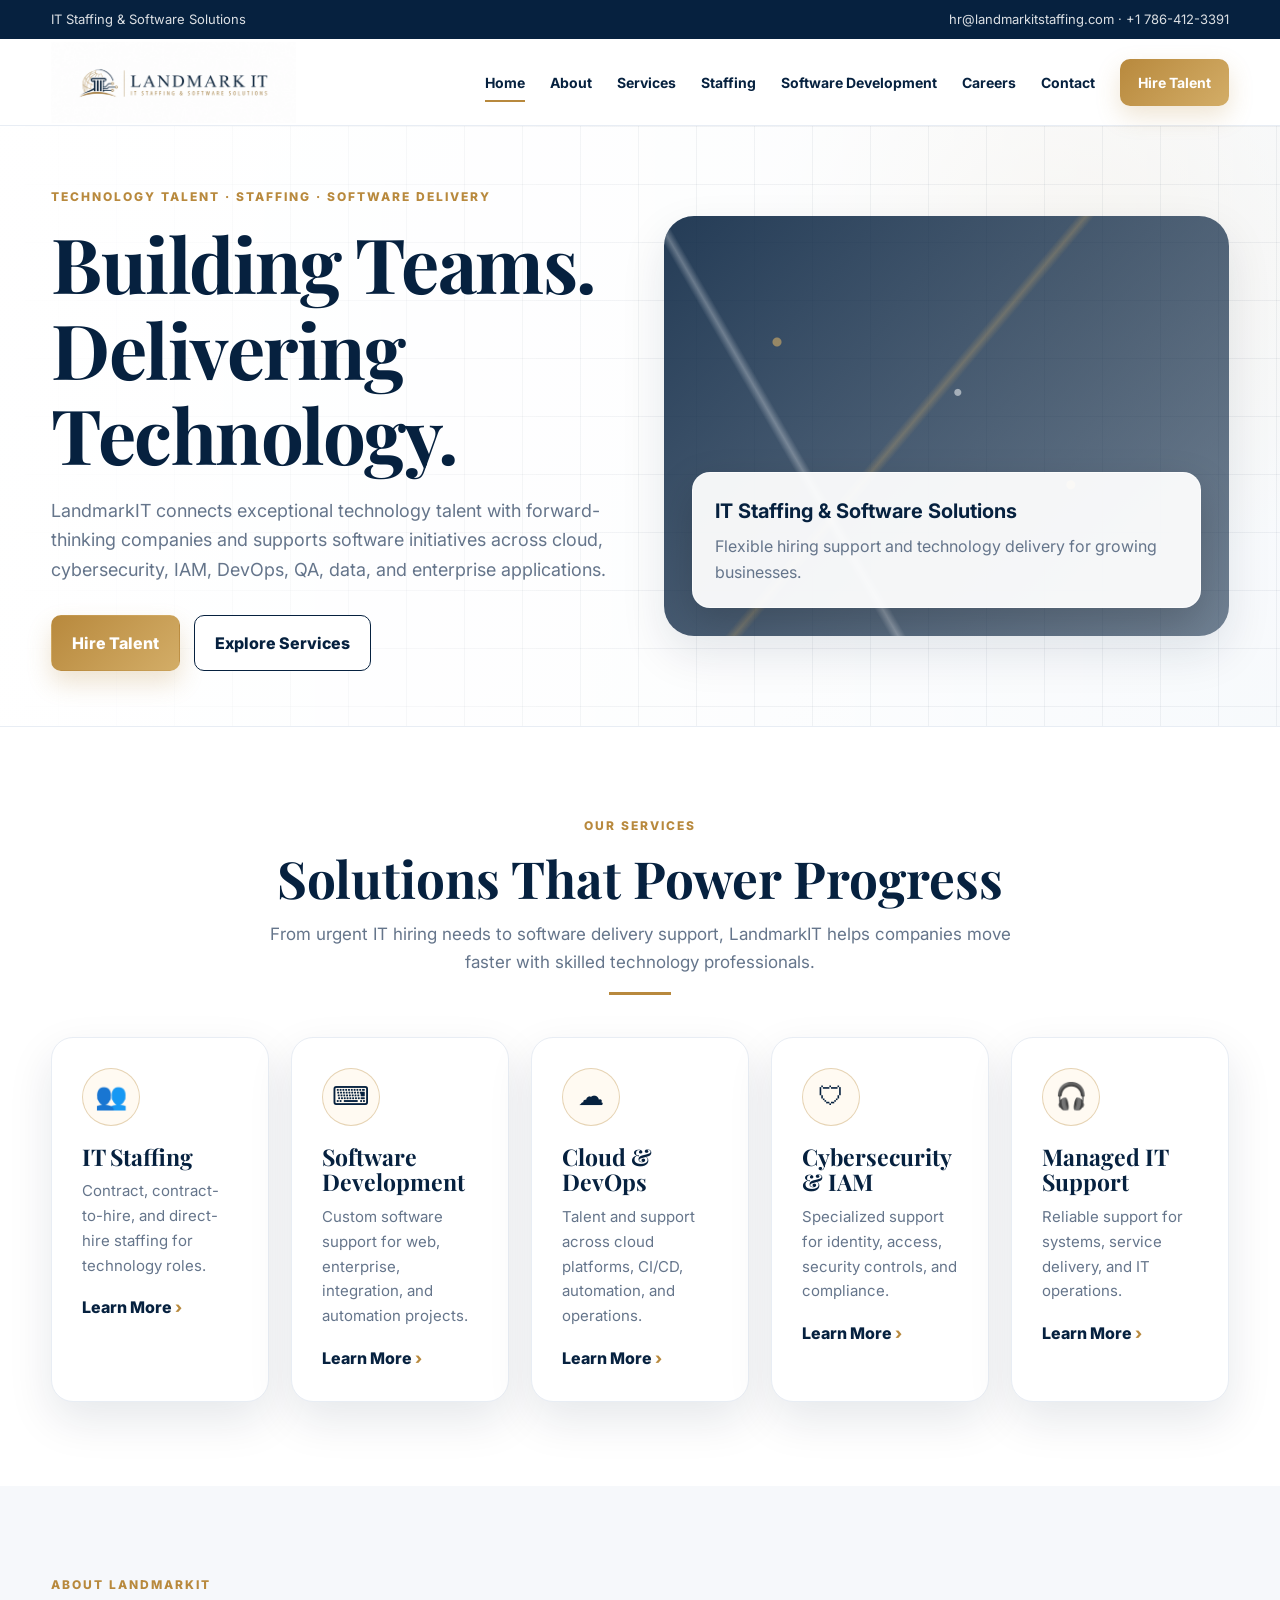
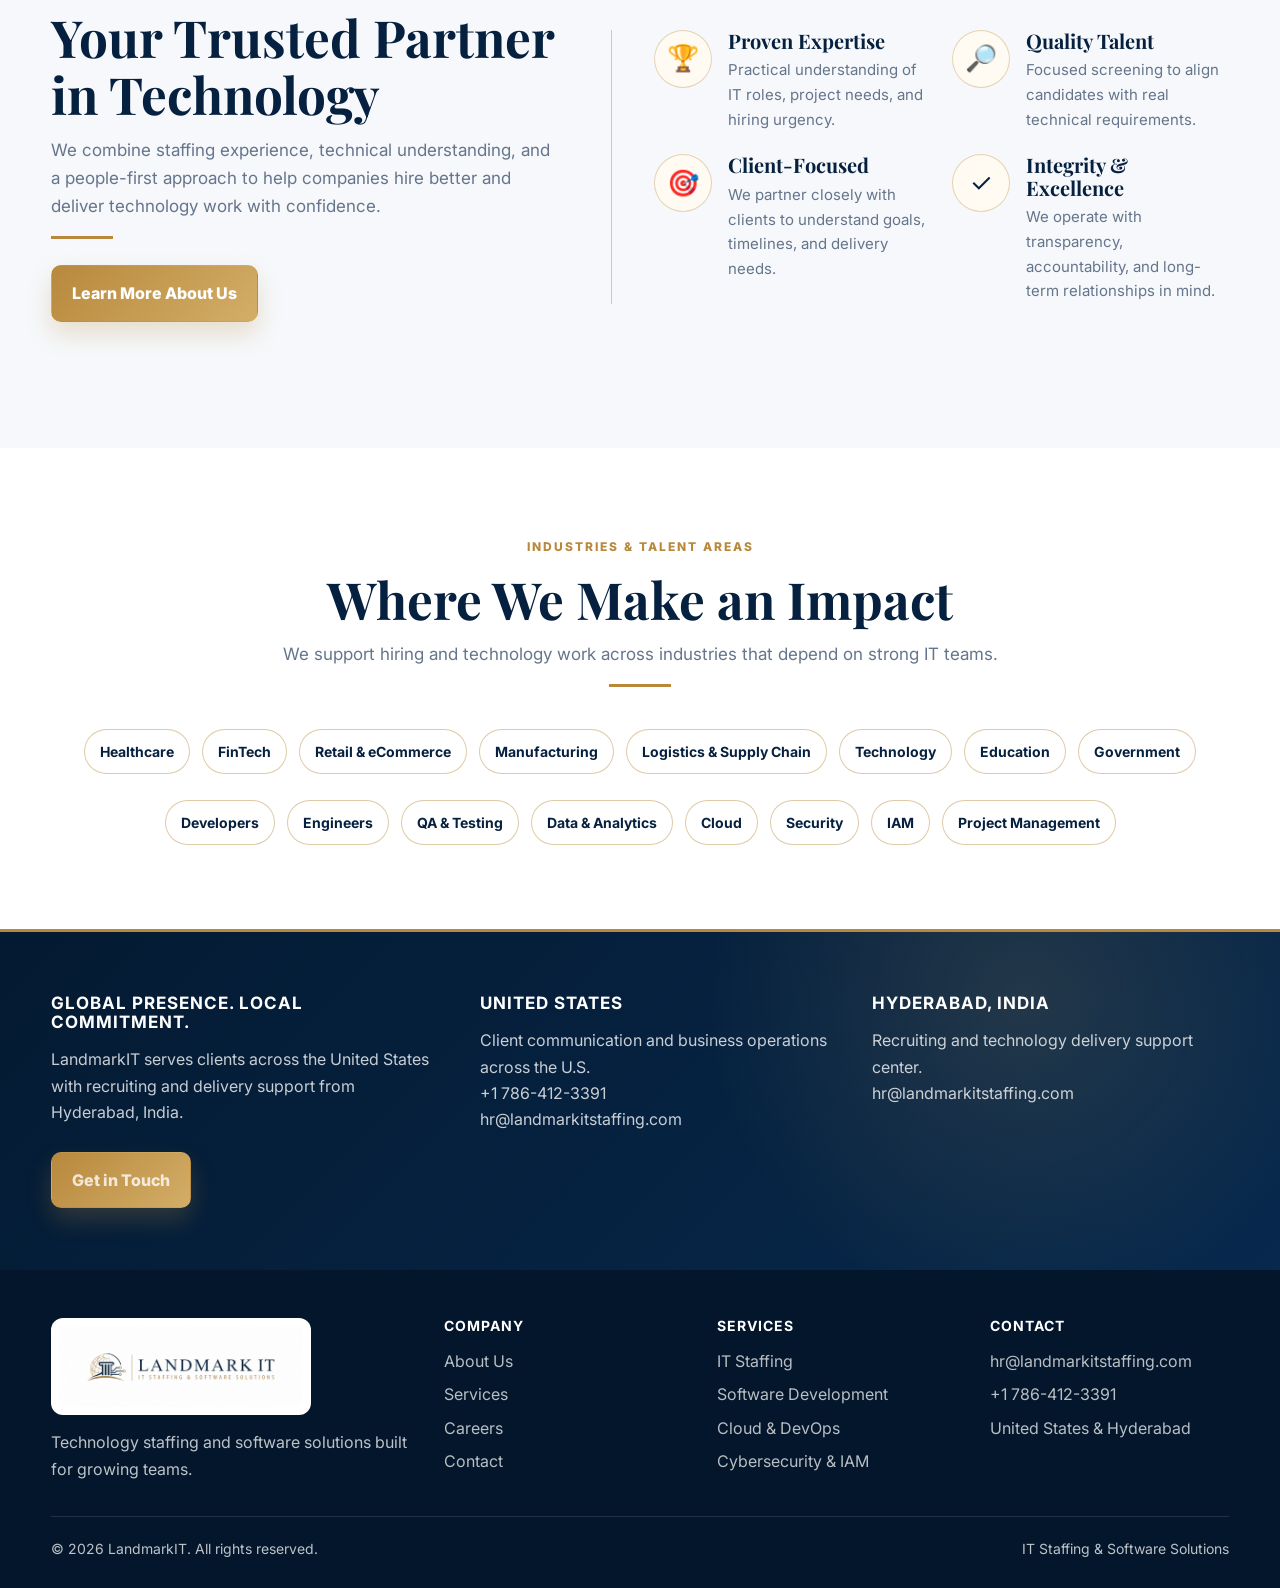
==== index.html @ 5d5d70b8 "Initial LandmarkIT website" ====
<!DOCTYPE html>
<html lang="en">
<head>
  <meta charset="UTF-8">
  <meta name="viewport" content="width=device-width, initial-scale=1.0">
  <title>LandmarkIT | IT Staffing & Software Solutions</title>
  <meta name="description" content="LandmarkIT provides IT staffing and software solutions across cloud, cybersecurity, IAM, DevOps, QA, data, and enterprise applications.">
  <link rel="preconnect" href="https://fonts.googleapis.com">
  <link rel="preconnect" href="https://fonts.gstatic.com" crossorigin>
  <link href="https://fonts.googleapis.com/css2?family=Inter:wght@400;500;600;700;800;900&family=Playfair+Display:wght@600;700;800&display=swap" rel="stylesheet">
  <link rel="stylesheet" href="assets/css/styles.css">
</head>
<body>

<div class="topbar">
  <div class="container">
    <span>IT Staffing & Software Solutions</span>
    <span><a href="mailto:hr@landmarkitstaffing.com">hr@landmarkitstaffing.com</a> · <a href="tel:+17864123391">+1 786-412-3391</a></span>
  </div>
</div>
<header class="header">
  <div class="container nav">
    <a href="index.html" class="logo" aria-label="LandmarkIT home">
      <img src="assets/img/landmarkit-logo.png" alt="LandmarkIT logo">
    </a>
    <button class="menu-toggle" aria-label="Open menu" aria-expanded="false">☰</button>
    <nav class="nav-links">
      <a href="index.html" class="active">Home</a>
      <a href="about.html" class="">About</a>
      <a href="services.html" class="">Services</a>
      <a href="staffing.html" class="">Staffing</a>
      <a href="software-development.html" class="">Software Development</a>
      <a href="careers.html" class="">Careers</a>
      <a href="contact.html" class="">Contact</a>
      <a href="contact.html" class="nav-cta">Hire Talent</a>
    </nav>
  </div>
</header>


<main>
  <section class="hero">
    <div class="container hero-grid">
      <div>
        <span class="eyebrow">Technology Talent · Staffing · Software Delivery</span>
        <h1>Building Teams. Delivering Technology.</h1>
        <p>LandmarkIT connects exceptional technology talent with forward-thinking companies and supports software initiatives across cloud, cybersecurity, IAM, DevOps, QA, data, and enterprise applications.</p>
        <div class="hero-actions">
          <a class="btn btn-gold" href="contact.html">Hire Talent</a>
          <a class="btn btn-outline" href="services.html">Explore Services</a>
        </div>
      </div>
      <div class="hero-visual" aria-label="Business technology network visual">
        <div class="hero-card">
          <strong>IT Staffing & Software Solutions</strong>
          <span>Flexible hiring support and technology delivery for growing businesses.</span>
        </div>
      </div>
    </div>
  </section>

  <section class="section">
    <div class="container">
      <div class="section-head">
        <span class="eyebrow">Our Services</span>
        <h2>Solutions That Power Progress</h2>
        <p>From urgent IT hiring needs to software delivery support, LandmarkIT helps companies move faster with skilled technology professionals.</p>
        <div class="gold-line"></div>
      </div>
      <div class="cards service-cards">
        <article class="card">
          <div class="icon">👥</div>
          <h3>IT Staffing</h3>
          <p>Contract, contract-to-hire, and direct-hire staffing for technology roles.</p>
          <a class="learn" href="staffing.html">Learn More <span>›</span></a>
        </article>
        <article class="card">
          <div class="icon">⌨</div>
          <h3>Software Development</h3>
          <p>Custom software support for web, enterprise, integration, and automation projects.</p>
          <a class="learn" href="software-development.html">Learn More <span>›</span></a>
        </article>
        <article class="card">
          <div class="icon">☁</div>
          <h3>Cloud & DevOps</h3>
          <p>Talent and support across cloud platforms, CI/CD, automation, and operations.</p>
          <a class="learn" href="services.html">Learn More <span>›</span></a>
        </article>
        <article class="card">
          <div class="icon">🛡</div>
          <h3>Cybersecurity & IAM</h3>
          <p>Specialized support for identity, access, security controls, and compliance.</p>
          <a class="learn" href="services.html">Learn More <span>›</span></a>
        </article>
        <article class="card">
          <div class="icon">🎧</div>
          <h3>Managed IT Support</h3>
          <p>Reliable support for systems, service delivery, and IT operations.</p>
          <a class="learn" href="services.html">Learn More <span>›</span></a>
        </article>
      </div>
    </div>
  </section>

  <section class="section section-soft">
    <div class="container split">
      <div class="section-head left">
        <span class="eyebrow">About LandmarkIT</span>
        <h2>Your Trusted Partner in Technology</h2>
        <p>We combine staffing experience, technical understanding, and a people-first approach to help companies hire better and deliver technology work with confidence.</p>
        <div class="gold-line"></div>
        <br>
        <a class="btn btn-gold" href="about.html">Learn More About Us</a>
      </div>
      <div class="feature-grid">
        <div class="feature">
          <div class="icon">🏆</div>
          <div>
            <h3>Proven Expertise</h3>
            <p>Practical understanding of IT roles, project needs, and hiring urgency.</p>
          </div>
        </div>
        <div class="feature">
          <div class="icon">🔎</div>
          <div>
            <h3>Quality Talent</h3>
            <p>Focused screening to align candidates with real technical requirements.</p>
          </div>
        </div>
        <div class="feature">
          <div class="icon">🎯</div>
          <div>
            <h3>Client-Focused</h3>
            <p>We partner closely with clients to understand goals, timelines, and delivery needs.</p>
          </div>
        </div>
        <div class="feature">
          <div class="icon">✓</div>
          <div>
            <h3>Integrity & Excellence</h3>
            <p>We operate with transparency, accountability, and long-term relationships in mind.</p>
          </div>
        </div>
      </div>
    </div>
  </section>

  <section class="section">
    <div class="container">
      <div class="section-head">
        <span class="eyebrow">Industries & Talent Areas</span>
        <h2>Where We Make an Impact</h2>
        <p>We support hiring and technology work across industries that depend on strong IT teams.</p>
        <div class="gold-line"></div>
      </div>
      <div class="chips">
        <span class="chip">Healthcare</span>
        <span class="chip">FinTech</span>
        <span class="chip">Retail & eCommerce</span>
        <span class="chip">Manufacturing</span>
        <span class="chip">Logistics & Supply Chain</span>
        <span class="chip">Technology</span>
        <span class="chip">Education</span>
        <span class="chip">Government</span>
      </div>
      <div class="chips">
        <span class="chip">Developers</span>
        <span class="chip">Engineers</span>
        <span class="chip">QA & Testing</span>
        <span class="chip">Data & Analytics</span>
        <span class="chip">Cloud</span>
        <span class="chip">Security</span>
        <span class="chip">IAM</span>
        <span class="chip">Project Management</span>
      </div>
    </div>
  </section>
</main>


<section class="location-band">
  <div class="container location-grid">
    <div>
      <h3>Global Presence. Local Commitment.</h3>
      <p>LandmarkIT serves clients across the United States with recruiting and delivery support from Hyderabad, India.</p>
      <br>
      <a class="btn btn-gold" href="contact.html">Get in Touch</a>
    </div>
    <div>
      <h3>United States</h3>
      <p>Client communication and business operations across the U.S.</p>
      <p><a href="tel:+17864123391">+1 786-412-3391</a></p>
      <p><a href="mailto:hr@landmarkitstaffing.com">hr@landmarkitstaffing.com</a></p>
    </div>
    <div>
      <h3>Hyderabad, India</h3>
      <p>Recruiting and technology delivery support center.</p>
      <p><a href="mailto:hr@landmarkitstaffing.com">hr@landmarkitstaffing.com</a></p>
    </div>
  </div>
</section>

<footer class="footer">
  <div class="container footer-grid">
    <div class="footer-logo">
      <img src="assets/img/landmarkit-logo.png" alt="LandmarkIT logo">
      <p>Technology staffing and software solutions built for growing teams.</p>
    </div>
    <div>
      <h4>Company</h4>
      <a href="about.html">About Us</a>
      <a href="services.html">Services</a>
      <a href="careers.html">Careers</a>
      <a href="contact.html">Contact</a>
    </div>
    <div>
      <h4>Services</h4>
      <a href="staffing.html">IT Staffing</a>
      <a href="software-development.html">Software Development</a>
      <a href="services.html">Cloud & DevOps</a>
      <a href="services.html">Cybersecurity & IAM</a>
    </div>
    <div>
      <h4>Contact</h4>
      <a href="mailto:hr@landmarkitstaffing.com">hr@landmarkitstaffing.com</a>
      <a href="tel:+17864123391">+1 786-412-3391</a>
      <a href="contact.html">United States & Hyderabad</a>
    </div>
  </div>
  <div class="container footer-bottom">
    <p>© 2026 LandmarkIT. All rights reserved.</p>
    <p>IT Staffing & Software Solutions</p>
  </div>
</footer>
<script src="assets/js/main.js"></script>

</body>
</html>
---- assets/css/styles.css ----
:root {
  --navy: #06213f;
  --navy-2: #0a315a;
  --navy-3: #123f6d;
  --gold: #b8893d;
  --gold-2: #d3ad67;
  --ink: #10233f;
  --muted: #65758b;
  --line: #e8edf4;
  --soft: #f6f8fb;
  --white: #ffffff;
  --shadow: 0 18px 45px rgba(6, 33, 63, 0.10);
  --radius: 22px;
}

* {
  box-sizing: border-box;
  margin: 0;
  padding: 0;
}

html {
  scroll-behavior: smooth;
}

body {
  font-family: "Inter", Arial, sans-serif;
  color: var(--ink);
  background: var(--white);
  line-height: 1.65;
}

img {
  max-width: 100%;
  display: block;
}

a {
  color: inherit;
  text-decoration: none;
}

.container {
  width: min(1180px, 92%);
  margin: 0 auto;
}

.topbar {
  background: var(--navy);
  color: rgba(255, 255, 255, 0.86);
  font-size: 13px;
  padding: 9px 0;
}

.topbar .container {
  display: flex;
  justify-content: space-between;
  gap: 16px;
  flex-wrap: wrap;
}

.header {
  position: sticky;
  top: 0;
  z-index: 1000;
  background: rgba(255, 255, 255, 0.96);
  backdrop-filter: blur(14px);
  border-bottom: 1px solid var(--line);
}

.nav {
  min-height: 86px;
  display: flex;
  align-items: center;
  justify-content: space-between;
  gap: 26px;
}

.logo {
  display: flex;
  align-items: center;
  gap: 12px;
}

.logo img {
  width: 245px;
  height: auto;
}

.nav-links {
  display: flex;
  align-items: center;
  gap: 25px;
  font-size: 14px;
  font-weight: 700;
  color: var(--navy);
}

.nav-links a {
  position: relative;
  padding: 30px 0;
}

.nav-links a.active::after,
.nav-links a:hover::after {
  content: "";
  position: absolute;
  left: 0;
  right: 0;
  bottom: 22px;
  height: 2px;
  background: var(--gold);
}

.nav-cta {
  padding: 12px 18px !important;
  border-radius: 10px;
  background: linear-gradient(135deg, var(--gold), var(--gold-2));
  color: #fff !important;
  box-shadow: 0 10px 24px rgba(184, 137, 61, 0.22);
}

.nav-cta::after {
  display: none !important;
}

.menu-toggle {
  display: none;
  border: 1px solid var(--line);
  background: #fff;
  color: var(--navy);
  padding: 10px 12px;
  border-radius: 10px;
  font-size: 22px;
}

.hero {
  position: relative;
  overflow: hidden;
  background:
    linear-gradient(90deg, rgba(255,255,255,0.98) 0%, rgba(255,255,255,0.9) 45%, rgba(255,255,255,0.56) 100%),
    radial-gradient(circle at 84% 25%, rgba(184,137,61,0.18), transparent 28%),
    linear-gradient(135deg, #f8fafc, #edf3f9);
  border-bottom: 1px solid var(--line);
}

.hero::after {
  content: "";
  position: absolute;
  inset: 0;
  background-image:
    linear-gradient(rgba(6,33,63,0.05) 1px, transparent 1px),
    linear-gradient(90deg, rgba(6,33,63,0.05) 1px, transparent 1px);
  background-size: 58px 58px;
  mask-image: linear-gradient(90deg, transparent 0%, black 52%, black 100%);
  pointer-events: none;
}

.hero-grid {
  position: relative;
  z-index: 2;
  min-height: 600px;
  display: grid;
  grid-template-columns: 1fr 1fr;
  gap: 48px;
  align-items: center;
}

.eyebrow {
  display: inline-block;
  color: var(--gold);
  font-weight: 800;
  letter-spacing: 2px;
  text-transform: uppercase;
  font-size: 12px;
  margin-bottom: 14px;
}

h1, h2, h3, h4 {
  font-family: "Playfair Display", Georgia, serif;
  color: var(--navy);
  line-height: 1.12;
}

h1 {
  font-size: clamp(45px, 6vw, 76px);
  letter-spacing: -1.5px;
  margin-bottom: 20px;
}

.hero p {
  max-width: 620px;
  color: var(--muted);
  font-size: 18px;
  margin-bottom: 30px;
}

.hero-actions {
  display: flex;
  gap: 14px;
  flex-wrap: wrap;
}

.btn {
  display: inline-flex;
  align-items: center;
  justify-content: center;
  gap: 9px;
  border-radius: 10px;
  padding: 14px 20px;
  font-weight: 800;
  transition: transform 0.2s ease, box-shadow 0.2s ease;
  border: 1px solid transparent;
}

.btn:hover {
  transform: translateY(-2px);
}

.btn-gold {
  color: white;
  background: linear-gradient(135deg, var(--gold), var(--gold-2));
  box-shadow: 0 12px 24px rgba(184, 137, 61, 0.24);
}

.btn-outline {
  color: var(--navy);
  background: #fff;
  border-color: var(--navy);
}

.hero-visual {
  position: relative;
  min-height: 420px;
  border-radius: 30px;
  overflow: hidden;
  background:
    linear-gradient(135deg, rgba(6,33,63,0.88), rgba(6,33,63,0.56)),
    url("https://images.unsplash.com/photo-1497366754035-f200968a6e72?auto=format&fit=crop&w=1200&q=80") center/cover;
  box-shadow: var(--shadow);
}

.hero-visual::before {
  content: "";
  position: absolute;
  inset: 0;
  background-image:
    radial-gradient(circle at 20% 30%, rgba(211,173,103,0.72) 0 4px, transparent 5px),
    radial-gradient(circle at 52% 42%, rgba(255,255,255,0.6) 0 3px, transparent 4px),
    radial-gradient(circle at 72% 64%, rgba(211,173,103,0.72) 0 4px, transparent 5px),
    linear-gradient(60deg, transparent 0 28%, rgba(255,255,255,0.35) 29%, transparent 30%),
    linear-gradient(130deg, transparent 0 45%, rgba(211,173,103,0.34) 46%, transparent 47%);
  opacity: 0.85;
}

.hero-card {
  position: absolute;
  left: 28px;
  right: 28px;
  bottom: 28px;
  background: rgba(255,255,255,0.94);
  border: 1px solid rgba(255,255,255,0.7);
  border-radius: 18px;
  padding: 22px;
  box-shadow: 0 16px 40px rgba(0,0,0,0.18);
}

.hero-card strong {
  color: var(--navy);
  font-size: 20px;
}

.hero-card span {
  display: block;
  color: var(--muted);
  margin-top: 5px;
}

.section {
  padding: 84px 0;
}

.section-soft {
  background: var(--soft);
}

.section-head {
  max-width: 760px;
  margin: 0 auto 42px;
  text-align: center;
}

.section-head.left {
  margin-left: 0;
  text-align: left;
}

.section-head h2 {
  font-size: clamp(34px, 4vw, 52px);
  margin-bottom: 12px;
}

.section-head p {
  color: var(--muted);
  font-size: 17px;
}

.gold-line {
  width: 62px;
  height: 3px;
  background: var(--gold);
  margin: 16px auto 0;
}

.section-head.left .gold-line {
  margin-left: 0;
}

.cards {
  display: grid;
  grid-template-columns: repeat(3, 1fr);
  gap: 22px;
}

.service-cards {
  grid-template-columns: repeat(5, 1fr);
}

.card {
  background: #fff;
  border: 1px solid var(--line);
  border-radius: var(--radius);
  padding: 30px;
  box-shadow: var(--shadow);
  transition: transform 0.2s ease, border-color 0.2s ease;
}

.card:hover {
  transform: translateY(-6px);
  border-color: rgba(184, 137, 61, 0.45);
}

.icon {
  width: 58px;
  height: 58px;
  border: 1px solid rgba(184, 137, 61, 0.35);
  border-radius: 50%;
  display: grid;
  place-items: center;
  color: var(--navy);
  background: #fffaf2;
  margin-bottom: 18px;
  font-size: 26px;
}

.card h3 {
  font-size: 23px;
  margin-bottom: 10px;
}

.card p {
  color: var(--muted);
  font-size: 15px;
}

.learn {
  display: inline-block;
  color: var(--navy);
  font-weight: 800;
  margin-top: 16px;
}

.learn span {
  color: var(--gold);
}

.split {
  display: grid;
  grid-template-columns: 0.9fr 1.1fr;
  gap: 54px;
  align-items: center;
}

.feature-grid {
  display: grid;
  grid-template-columns: 1fr 1fr;
  gap: 22px;
  border-left: 1px solid rgba(184, 137, 61, 0.45);
  padding-left: 42px;
}

.feature {
  display: grid;
  grid-template-columns: 58px 1fr;
  gap: 16px;
  align-items: start;
}

.feature h3 {
  font-size: 20px;
  margin-bottom: 6px;
}

.feature p {
  color: var(--muted);
  font-size: 15px;
}

.chips {
  display: flex;
  flex-wrap: wrap;
  justify-content: center;
  gap: 12px;
  margin-top: 26px;
}

.chip {
  display: inline-flex;
  align-items: center;
  gap: 8px;
  border: 1px solid rgba(184, 137, 61, 0.45);
  border-radius: 999px;
  padding: 10px 15px;
  background: #fff;
  color: var(--navy);
  font-weight: 700;
  font-size: 14px;
}

.location-band {
  background:
    radial-gradient(circle at 80% 20%, rgba(211,173,103,0.14), transparent 30%),
    linear-gradient(135deg, #041a32, #07294d);
  color: rgba(255,255,255,0.88);
  padding: 62px 0;
  border-top: 3px solid var(--gold);
}

.location-grid {
  display: grid;
  grid-template-columns: 1.1fr 1fr 1fr;
  gap: 36px;
}

.location-grid h3 {
  font-family: "Inter", Arial, sans-serif;
  color: white;
  font-size: 17px;
  letter-spacing: 1px;
  text-transform: uppercase;
  margin-bottom: 14px;
}

.location-grid p,
.location-grid a {
  color: rgba(255,255,255,0.78);
}

.footer {
  background: #03162b;
  color: rgba(255,255,255,0.74);
  padding: 48px 0 28px;
}

.footer-grid {
  display: grid;
  grid-template-columns: 1.5fr repeat(3, 1fr);
  gap: 34px;
}

.footer-logo img {
  width: 260px;
  background: #fff;
  border-radius: 12px;
  padding: 8px;
  margin-bottom: 14px;
}

.footer h4 {
  font-family: "Inter", Arial, sans-serif;
  color: white;
  font-size: 14px;
  text-transform: uppercase;
  letter-spacing: 1px;
  margin-bottom: 14px;
}

.footer a {
  display: block;
  margin: 7px 0;
  color: rgba(255,255,255,0.72);
}

.footer-bottom {
  border-top: 1px solid rgba(255,255,255,0.12);
  margin-top: 34px;
  padding-top: 20px;
  display: flex;
  justify-content: space-between;
  gap: 16px;
  flex-wrap: wrap;
  font-size: 14px;
}

.page-hero {
  background:
    linear-gradient(135deg, rgba(255,255,255,0.96), rgba(246,248,251,0.9)),
    radial-gradient(circle at 80% 20%, rgba(184,137,61,0.18), transparent 30%);
  border-bottom: 1px solid var(--line);
  padding: 86px 0;
}

.page-hero h1 {
  font-size: clamp(42px, 5vw, 68px);
}

.page-hero p {
  color: var(--muted);
  max-width: 740px;
  font-size: 18px;
}

.two-col {
  columns: 2;
  column-gap: 40px;
  color: var(--muted);
}

.list {
  display: grid;
  gap: 12px;
  margin-top: 22px;
}

.list li {
  list-style: none;
  padding-left: 28px;
  position: relative;
  color: var(--muted);
}

.list li::before {
  content: "✓";
  position: absolute;
  left: 0;
  color: var(--gold);
  font-weight: 900;
}

.process {
  counter-reset: step;
  display: grid;
  grid-template-columns: repeat(4, 1fr);
  gap: 18px;
}

.process .card {
  position: relative;
}

.process .card::before {
  counter-increment: step;
  content: "0" counter(step);
  display: inline-block;
  color: var(--gold);
  font-weight: 900;
  letter-spacing: 1px;
  margin-bottom: 14px;
}

.contact-panels {
  display: grid;
  grid-template-columns: 1fr 1fr;
  gap: 22px;
}

.contact-panel {
  padding: 34px;
  border-radius: var(--radius);
  border: 1px solid var(--line);
  background: white;
  box-shadow: var(--shadow);
}

.contact-panel h3 {
  margin-bottom: 12px;
  font-size: 26px;
}

.contact-panel p {
  color: var(--muted);
}

@media (max-width: 1100px) {
  .service-cards {
    grid-template-columns: repeat(2, 1fr);
  }

  .cards,
  .process {
    grid-template-columns: repeat(2, 1fr);
  }

  .hero-grid,
  .split,
  .location-grid,
  .footer-grid {
    grid-template-columns: 1fr;
  }

  .feature-grid {
    border-left: none;
    padding-left: 0;
  }
}

@media (max-width: 860px) {
  .menu-toggle {
    display: block;
  }

  .nav {
    min-height: 74px;
  }

  .logo img {
    width: 210px;
  }

  .nav-links {
    position: absolute;
    top: 74px;
    left: 0;
    right: 0;
    background: #fff;
    border-bottom: 1px solid var(--line);
    display: none;
    flex-direction: column;
    align-items: stretch;
    gap: 0;
    padding: 10px 5%;
  }

  .nav-links.open {
    display: flex;
  }

  .nav-links a {
    padding: 12px 0;
  }

  .nav-links a.active::after,
  .nav-links a:hover::after {
    display: none;
  }

  .hero-grid {
    min-height: auto;
    padding: 72px 0;
  }

  .hero-visual {
    min-height: 320px;
  }

  .feature-grid,
  .contact-panels {
    grid-template-columns: 1fr;
  }

  .two-col {
    columns: 1;
  }
}

@media (max-width: 620px) {
  .topbar .container {
    justify-content: center;
    text-align: center;
  }

  .cards,
  .service-cards,
  .process {
    grid-template-columns: 1fr;
  }

  h1 {
    font-size: 42px;
  }

  .hero-actions {
    flex-direction: column;
  }

  .btn {
    width: 100%;
  }

  .footer-bottom {
    text-align: center;
    justify-content: center;
  }
}
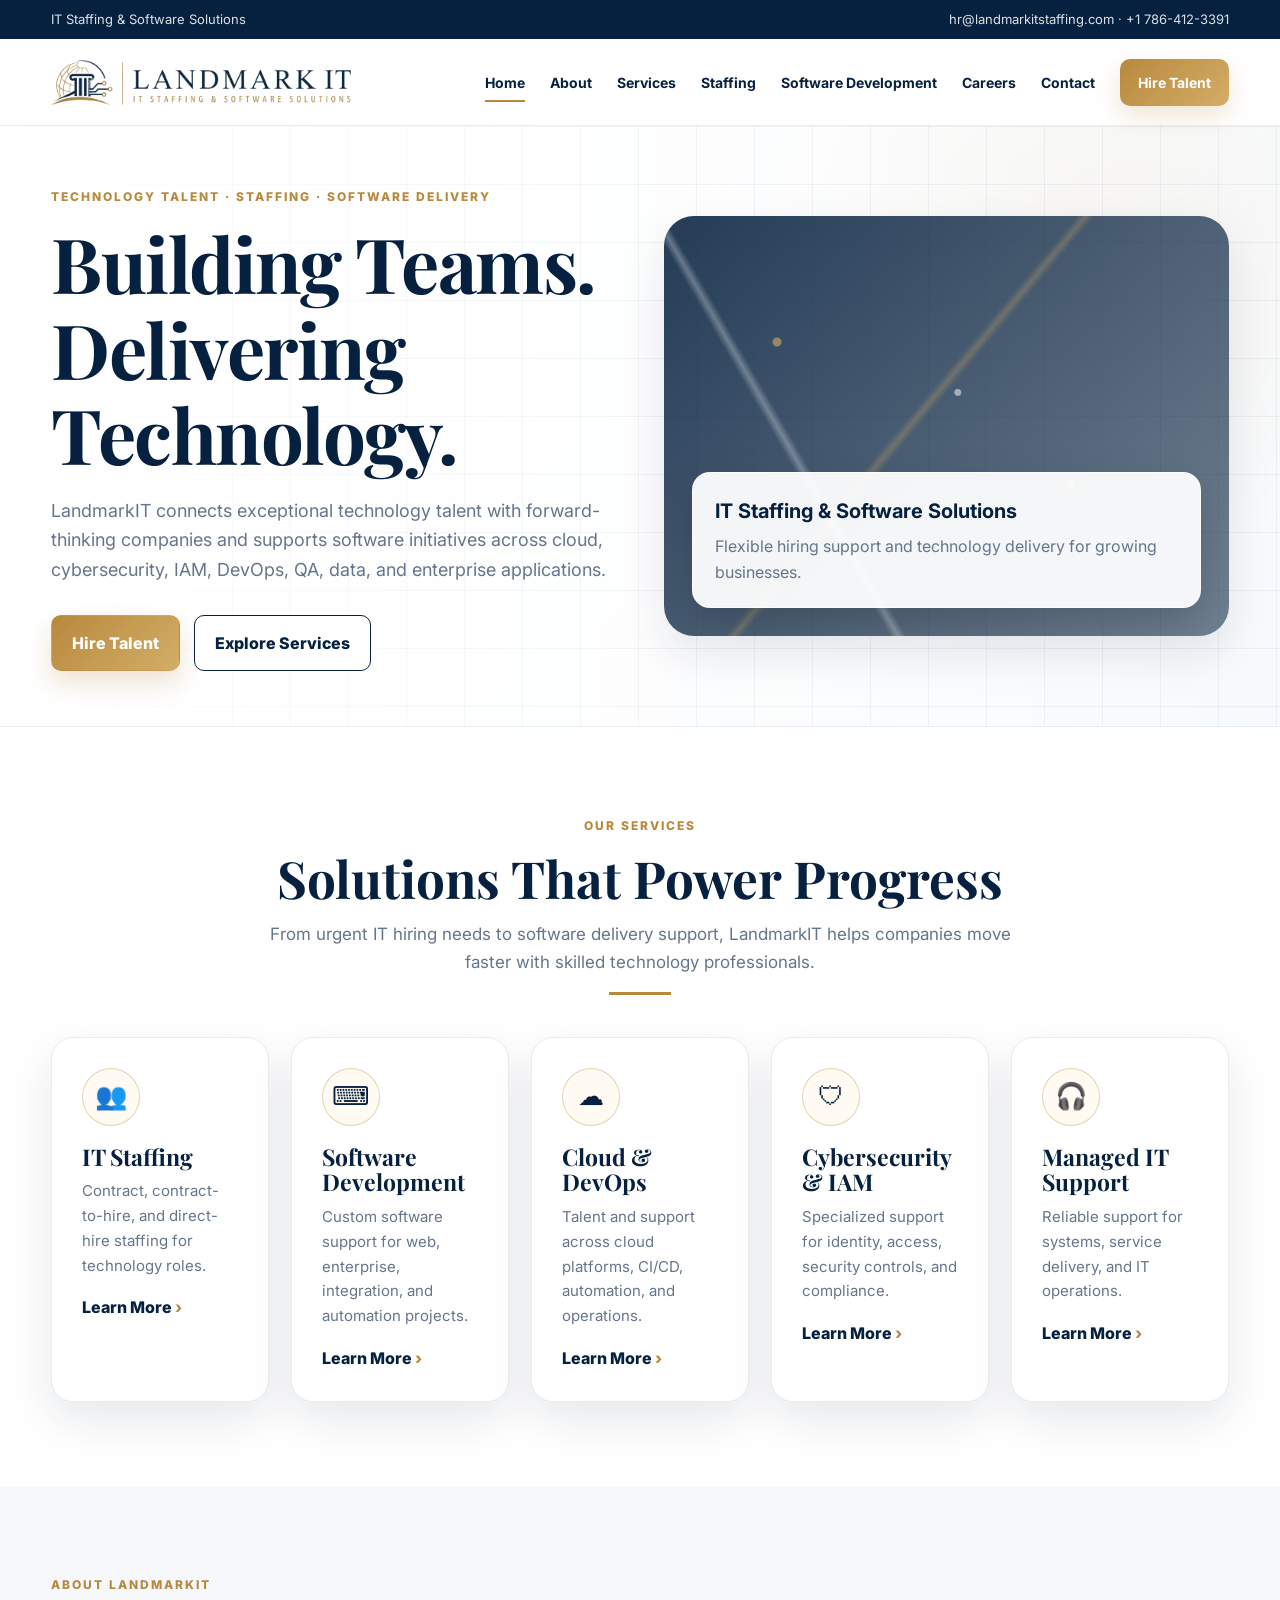
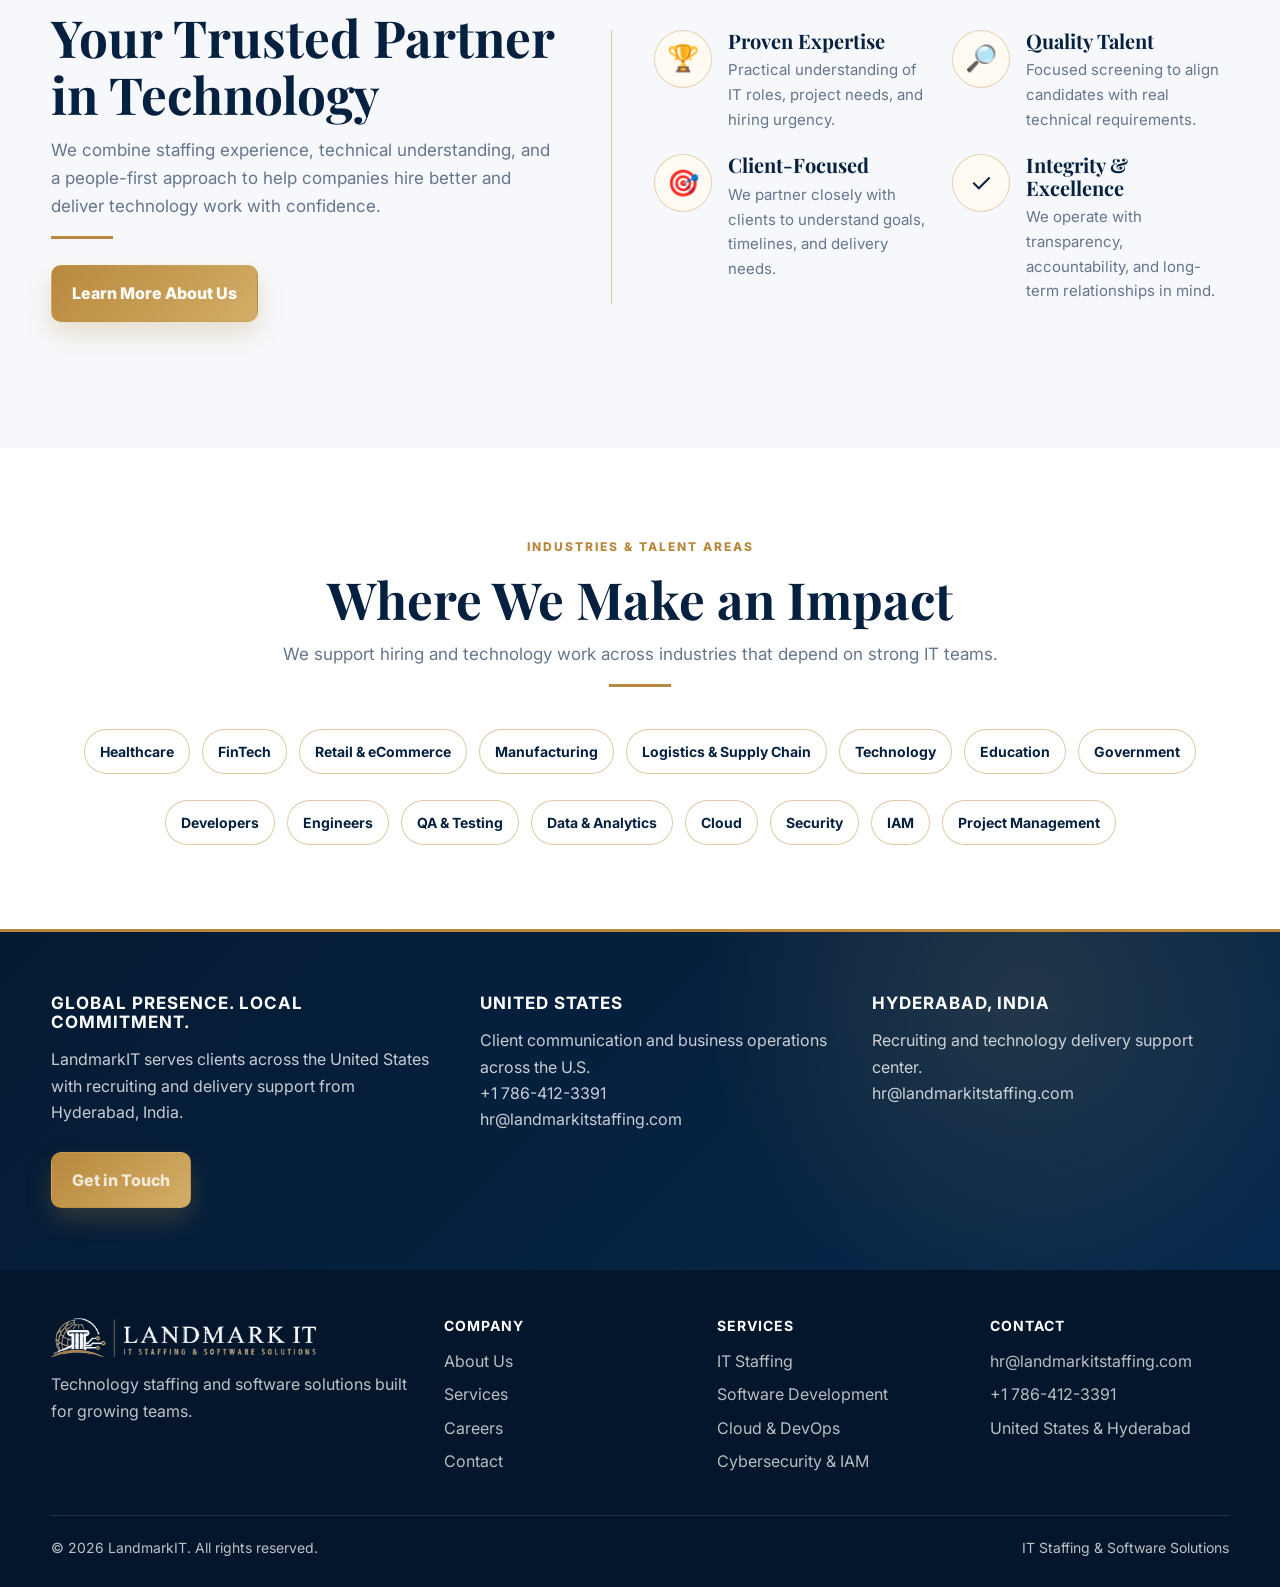
==== commit abef1315: "adding new files" ====
--- a/index.html
+++ b/index.html
@@ -21,7 +21,7 @@
 <header class="header">
   <div class="container nav">
     <a href="index.html" class="logo" aria-label="LandmarkIT home">
-      <img src="assets/img/landmarkit-logo.png" alt="LandmarkIT logo">
+      <img src="assets/img/landmarkit-logo-lightbg.png" alt="LandmarkIT logo">
     </a>
     <button class="menu-toggle" aria-label="Open menu" aria-expanded="false">☰</button>
     <nav class="nav-links">
@@ -203,7 +203,7 @@
 <footer class="footer">
   <div class="container footer-grid">
     <div class="footer-logo">
-      <img src="assets/img/landmarkit-logo.png" alt="LandmarkIT logo">
+      <img src="assets/img/landmarkit-logo-footer.png" alt="LandmarkIT logo">
       <p>Technology staffing and software solutions built for growing teams.</p>
     </div>
     <div>
--- a/assets/css/styles.css
+++ b/assets/css/styles.css
@@ -84,8 +84,9 @@
 }
 
 .logo img {
-  width: 245px;
+  width: 300px;
   height: auto;
+  display: block;
 }
 
 .nav-links {
@@ -470,10 +471,10 @@
 }
 
 .footer-logo img {
-  width: 260px;
-  background: #fff;
-  border-radius: 12px;
-  padding: 8px;
+  width: 265px;
+  background: transparent;
+  border-radius: 0;
+  padding: 0;
   margin-bottom: 14px;
 }
 
@@ -625,7 +626,7 @@
   }
 
   .logo img {
-    width: 210px;
+    width: 255px;
   }
 
   .nav-links {
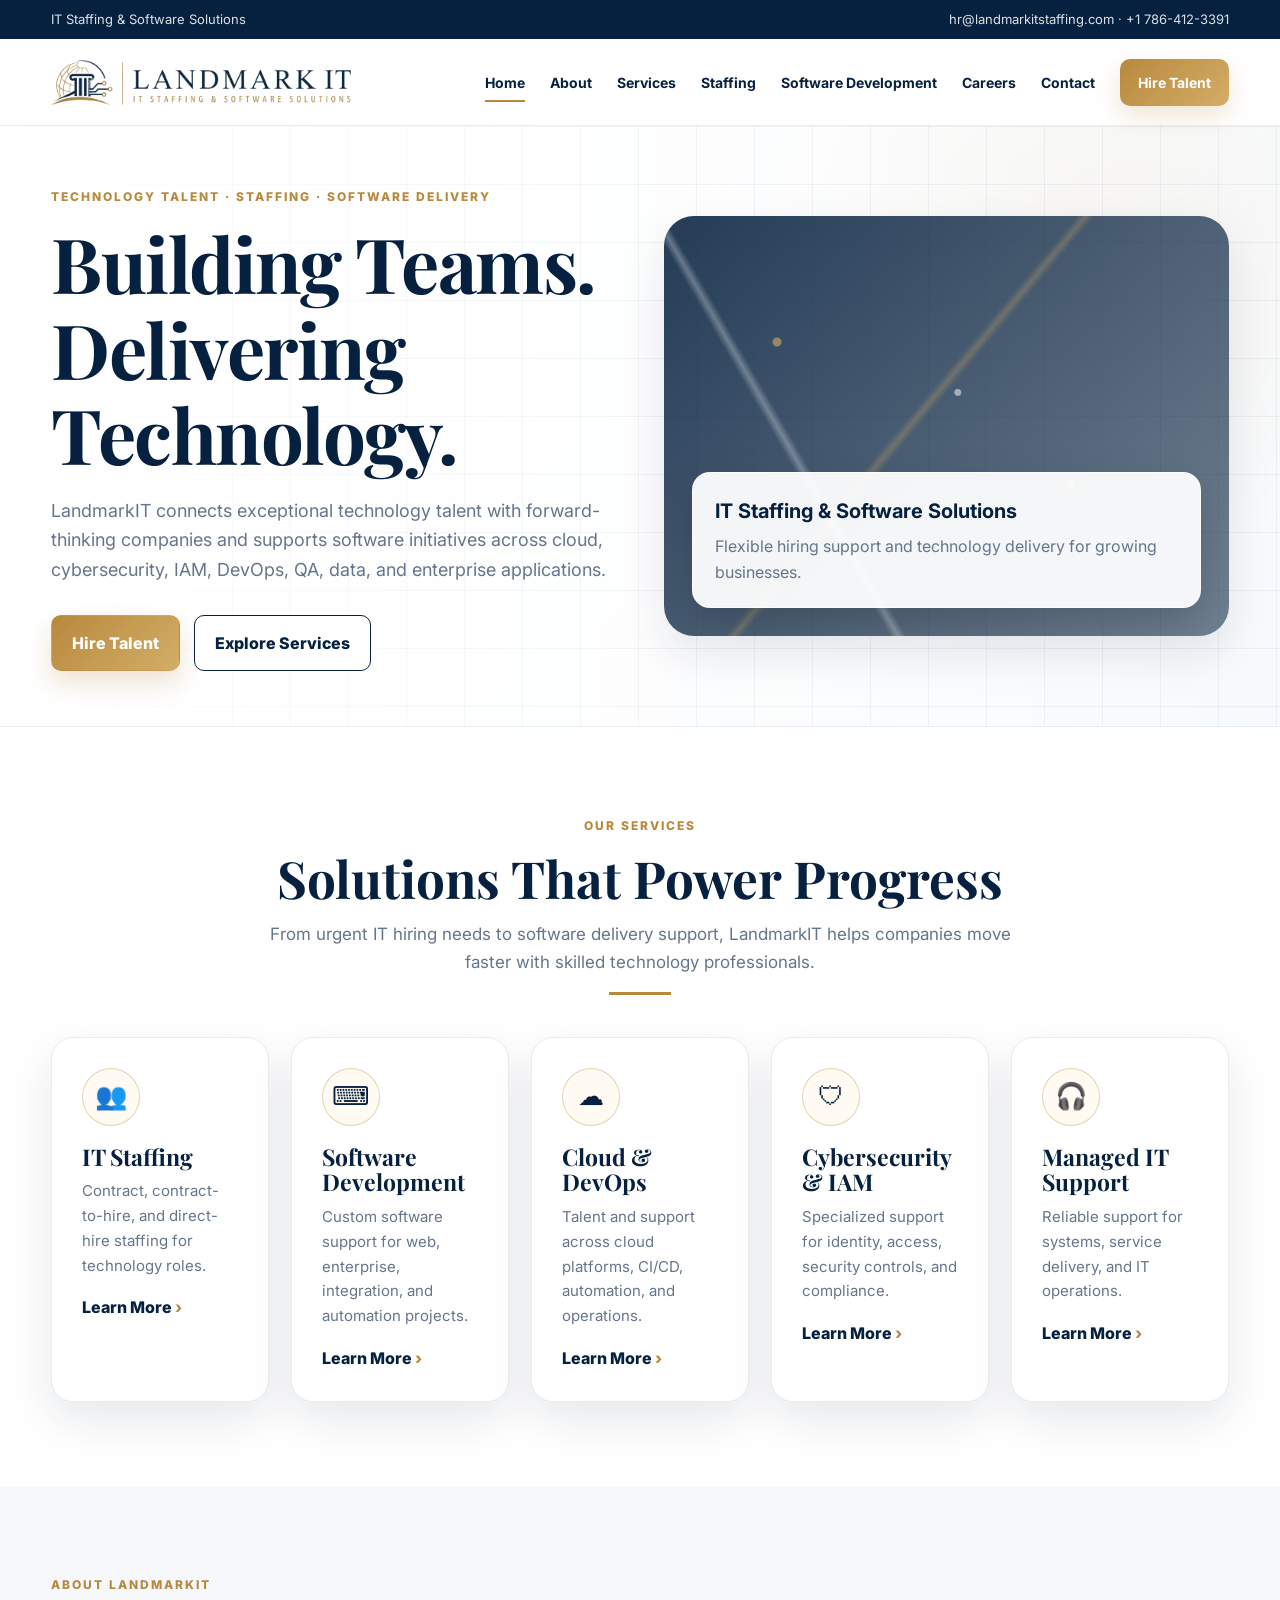
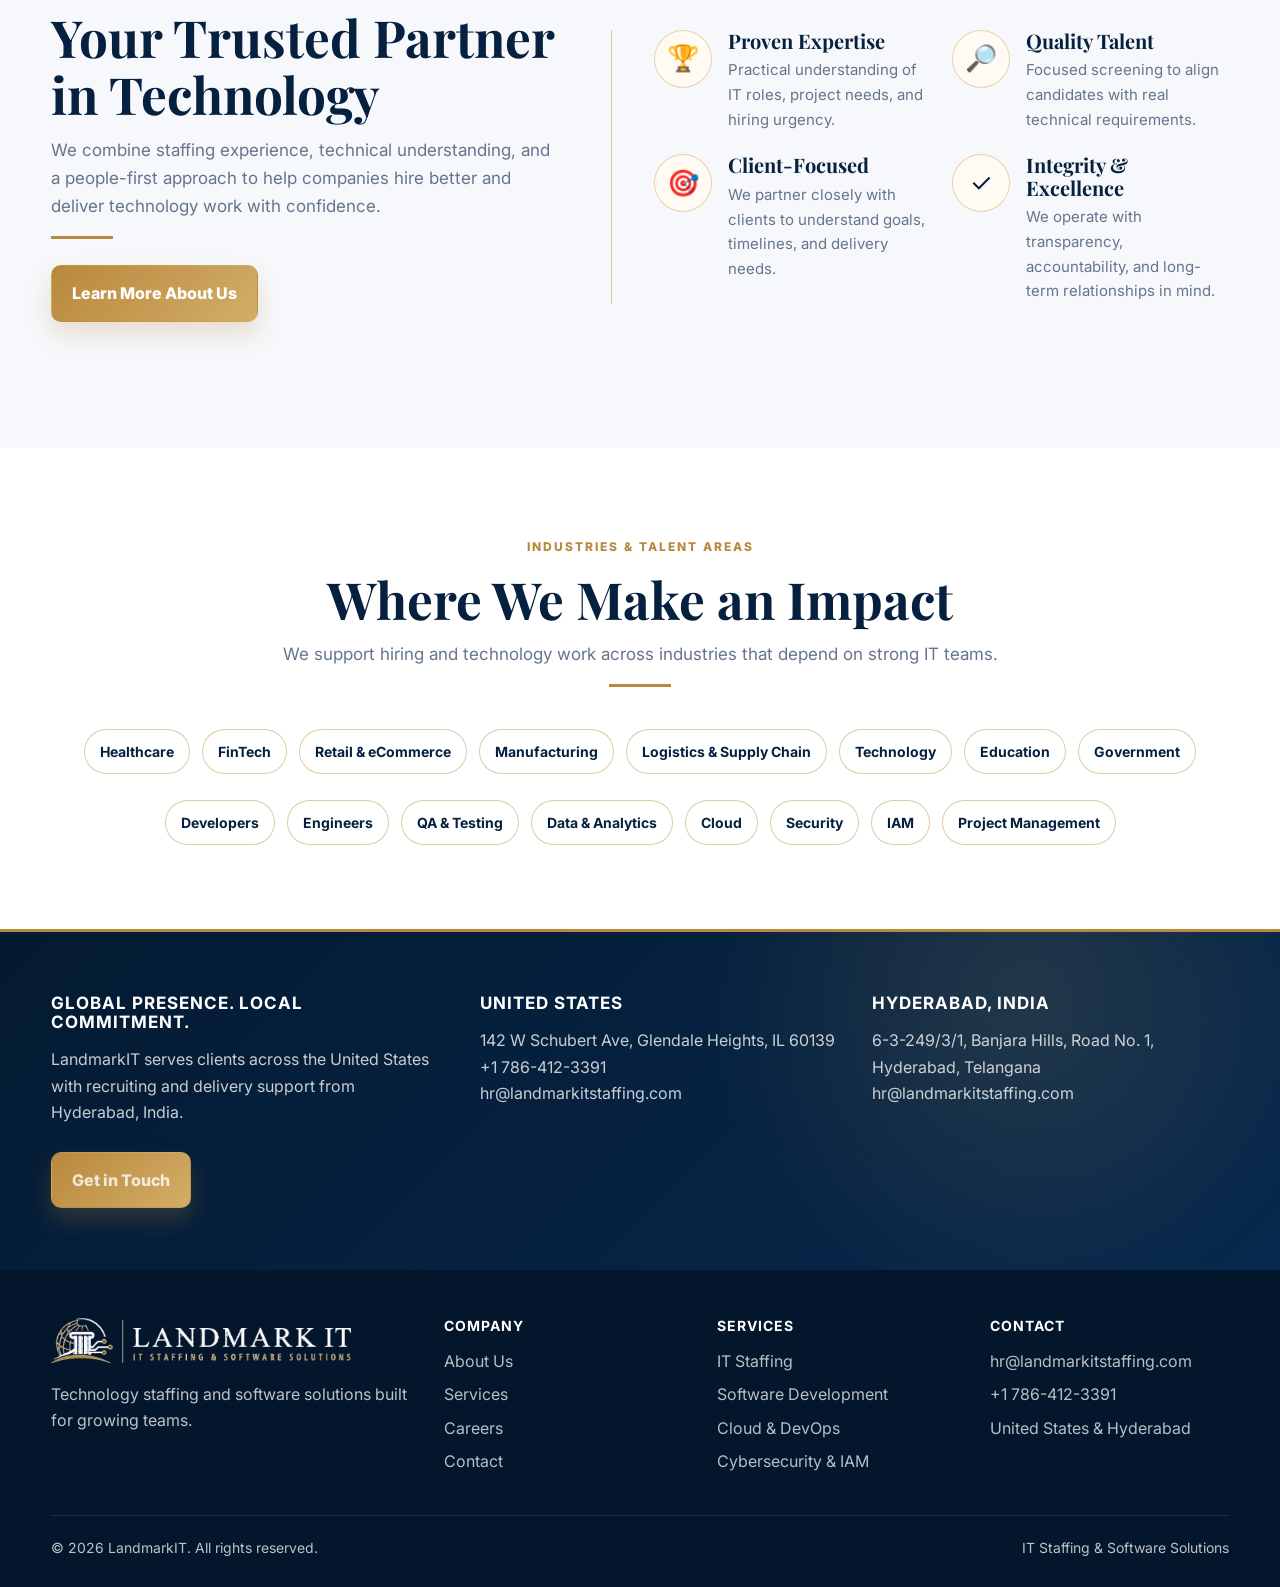
==== commit 271c933b: "adding more files" ====
--- a/index.html
+++ b/index.html
@@ -9,6 +9,11 @@
   <link rel="preconnect" href="https://fonts.gstatic.com" crossorigin>
   <link href="https://fonts.googleapis.com/css2?family=Inter:wght@400;500;600;700;800;900&family=Playfair+Display:wght@600;700;800&display=swap" rel="stylesheet">
   <link rel="stylesheet" href="assets/css/styles.css">
+
+  <link rel="icon" href="favicon.ico" sizes="any">
+  <link rel="icon" type="image/png" sizes="32x32" href="favicon-32x32.png">
+  <link rel="icon" type="image/png" sizes="16x16" href="favicon-16x16.png">
+  <link rel="apple-touch-icon" sizes="180x180" href="apple-touch-icon.png">
 </head>
 <body>
 
@@ -188,13 +193,13 @@
     </div>
     <div>
       <h3>United States</h3>
-      <p>Client communication and business operations across the U.S.</p>
+      <p>142 W Schubert Ave, Glendale Heights, IL 60139</p>
       <p><a href="tel:+17864123391">+1 786-412-3391</a></p>
       <p><a href="mailto:hr@landmarkitstaffing.com">hr@landmarkitstaffing.com</a></p>
     </div>
     <div>
       <h3>Hyderabad, India</h3>
-      <p>Recruiting and technology delivery support center.</p>
+      <p>6-3-249/3/1, Banjara Hills, Road No. 1, Hyderabad, Telangana</p>
       <p><a href="mailto:hr@landmarkitstaffing.com">hr@landmarkitstaffing.com</a></p>
     </div>
   </div>
@@ -203,7 +208,7 @@
 <footer class="footer">
   <div class="container footer-grid">
     <div class="footer-logo">
-      <img src="assets/img/landmarkit-logo-footer.png" alt="LandmarkIT logo">
+      <img src="assets/img/landmarkit-logo-footer-v3.png" alt="LandmarkIT logo">
       <p>Technology staffing and software solutions built for growing teams.</p>
     </div>
     <div>
--- a/assets/css/styles.css
+++ b/assets/css/styles.css
@@ -442,6 +442,7 @@
   display: grid;
   grid-template-columns: 1.1fr 1fr 1fr;
   gap: 36px;
+  align-items: start;
 }
 
 .location-grid h3 {
@@ -471,11 +472,18 @@
 }
 
 .footer-logo img {
-  width: 265px;
+  width: 300px;
+  max-width: 100%;
   background: transparent;
   border-radius: 0;
   padding: 0;
-  margin-bottom: 14px;
+  margin-bottom: 18px;
+}
+
+.footer-logo {
+  display: flex;
+  flex-direction: column;
+  align-items: flex-start;
 }
 
 .footer h4 {
